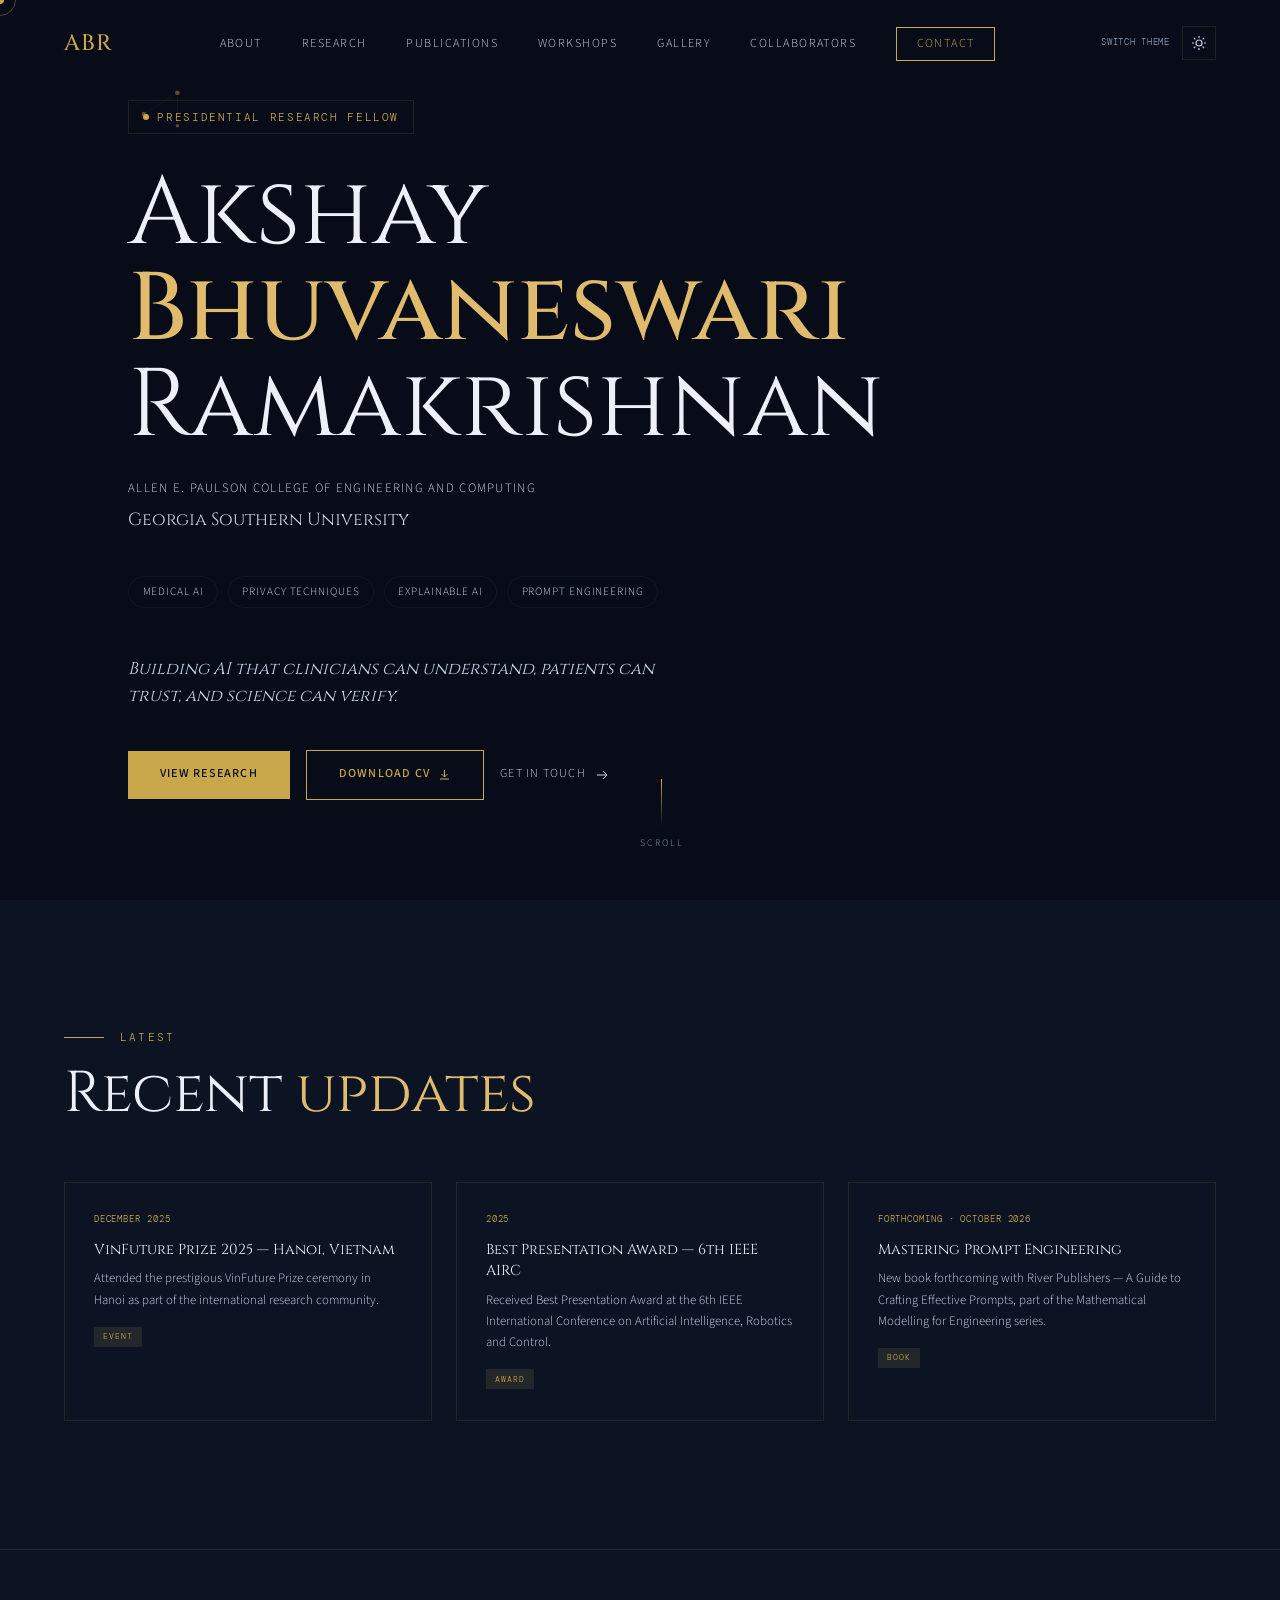
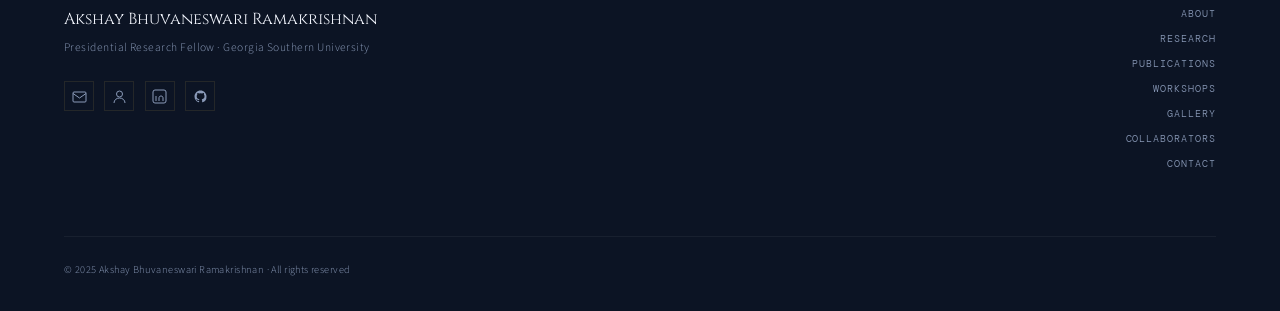
==== index.html @ 63e9c0a2 "Initial commit" ====
<!DOCTYPE html>
<html lang="en">
<head>
    <meta charset="UTF-8">
    <meta name="viewport" content="width=device-width, initial-scale=1.0">
    <meta name="description" content="Akshay Bhuvaneswari Ramakrishnan - Presidential Research Fellow at Georgia Southern University. Medical AI, Explainable AI, Privacy-Preserving ML.">
    <title>Akshay B. Ramakrishnan — Presidential Research Fellow</title>
    <link rel="preconnect" href="https://fonts.googleapis.com">
    <link rel="preconnect" href="https://fonts.gstatic.com" crossorigin>
    <link href="https://fonts.googleapis.com/css2?family=Cinzel:wght@400;500;600&family=Source+Sans+3:ital,wght@0,300;0,400;0,600;1,300;1,400&family=DM+Mono:wght@300;400&display=swap" rel="stylesheet">
    <link rel="stylesheet" href="css/styles.css">
    <link rel="icon" type="image/svg+xml" href="favicon.svg">
</head>
<body>

<div id="nav-root"></div>

<!-- Hero -->
<section id="hero">
    <canvas id="nc"></canvas>
    <div class="hc">
        <div class="badge">Presidential Research Fellow</div>
        <h1 class="hero-name">Akshay<br><em>Bhuvaneswari</em><br>Ramakrishnan</h1>
        <div class="hero-title">Allen E. Paulson College of Engineering and Computing</div>
        <div class="hero-inst">Georgia Southern University</div>
        <div class="hero-tags">
            <span class="htag">Medical AI</span>
            <span class="htag">Privacy Techniques</span>
            <span class="htag">Explainable AI</span>
            <span class="htag">Prompt Engineering</span>
        </div>
        <div class="hero-tagline">Building AI that clinicians can understand, patients can trust, and science can verify.</div>
        <div class="hero-btns">
            <a href="research.html" class="btn-p">View Research</a>
            <a href="cv.pdf" download class="btn-p" style="background:transparent;border:1px solid var(--gold);color:var(--gold)">Download CV <svg width="13" height="13" viewBox="0 0 13 13" fill="none"><path d="M6.5 2v7M6.5 9l-3-3M6.5 9l3-3M2 11h9" stroke="currentColor" stroke-width="1"/></svg></a>
            <a href="contact.html" class="btn-s">Get in Touch <svg width="16" height="16" viewBox="0 0 16 16" fill="none"><path d="M3 8H13M13 8L9 4M13 8L9 12" stroke="currentColor" stroke-width="1"/></svg></a>
        </div>
    </div>
    <div class="scroll-ind">
        <div class="scroll-line"></div>
        <span>Scroll</span>
    </div>
</section>

<!-- Recent Updates -->
<section id="recent">
    <div class="container">
        <div class="slabel reveal">Latest</div>
        <h2 class="stitle reveal">Recent <em>updates</em></h2>
        <div class="news-grid">
            <div class="news-card reveal">
                <div class="news-date">December 2025</div>
                <div class="news-h">VinFuture Prize 2025 — Hanoi, Vietnam</div>
                <div class="news-body">Attended the prestigious VinFuture Prize ceremony in Hanoi as part of the international research community.</div>
                <span class="news-tag">Event</span>
            </div>
            <div class="news-card reveal d1">
                <div class="news-date">2025</div>
                <div class="news-h">Best Presentation Award — 6th IEEE AIRC</div>
                <div class="news-body">Received Best Presentation Award at the 6th IEEE International Conference on Artificial Intelligence, Robotics and Control.</div>
                <span class="news-tag">Award</span>
            </div>
            <div class="news-card reveal d2">
                <div class="news-date">Forthcoming · October 2026</div>
                <div class="news-h">Mastering Prompt Engineering</div>
                <div class="news-body">New book forthcoming with River Publishers — A Guide to Crafting Effective Prompts, part of the Mathematical Modelling for Engineering series.</div>
                <span class="news-tag">Book</span>
            </div>
        </div>
    </div>
</section>

<script src="js/nav.js"></script>
<script src="js/footer.js"></script>
<script src="js/main.js"></script>
</body>
</html>
---- css/styles.css ----
:root {
    --bg: #070c18;
    --bg2: #0c1424;
    --gold: #c9a84c;
    --gold-l: #e0bb6e;
    --gold-d: rgba(201,168,76,0.12);
    --blue: #5aa3ff;
    --blue-d: rgba(90,163,255,0.1);
    --t1: #edf0f8;
    --t2: #c8d4e8;
    --t3: #8a9ab8;
    --border: rgba(201,168,76,0.13);
    --border2: rgba(255,255,255,0.05);
    --fd: 'Cinzel', Georgia, serif;
    --fb: 'Source Sans 3', system-ui, sans-serif;
    --fm: 'DM Mono', monospace;
    --ease: cubic-bezier(0.25,0.46,0.45,0.94);
}
/* Light mode overrides */
[data-theme="light"] {
    --bg: #f3f4f6;
    --bg2: #eaecef;
    --t1: #08111e;
    --t2: #1e2e45;
    --t3: #4a5c72;
    --gold: #7a5810;
    --gold-l: #5c4008;
    --gold-d: rgba(122,88,16,0.12);
    --border: rgba(122,88,16,0.25);
    --border2: rgba(0,0,0,0.1);
    --blue: #1a5fa8;
    --blue-d: rgba(26,95,168,0.1);
}
[data-theme="light"] body{cursor:auto;font-weight:400}
[data-theme="light"] .cur,[data-theme="light"] .cur-f{display:none}
[data-theme="light"] nav.scrolled{background:rgba(243,244,246,.95)}
[data-theme="light"] .mnav{background:var(--bg)}
[data-theme="light"] .photo-frame img{filter:none}
[data-theme="light"] .lb{background:rgba(0,0,0,.92)}
[data-theme="light"] .fg input,[data-theme="light"] .fg textarea{background:var(--bg2);color:var(--t1)}
[data-theme="light"] .about-text p,[data-theme="light"] .rp p,[data-theme="light"] .wcard p,[data-theme="light"] .collab-intro,[data-theme="light"] .ci h3{font-weight:400}
[data-theme="light"] .photo-tag{background:rgba(244,241,234,0.94);border-color:var(--border)}
[data-theme="light"] .photo-tag .pt-name{color:var(--t1)}

/* Theme toggle button */
.theme-toggle{
    width:34px;height:34px;display:flex;align-items:center;justify-content:center;
    background:none;border:1px solid var(--border);color:var(--t2);
    cursor:pointer;transition:border-color .2s,color .2s,background .2s;
    flex-shrink:0;
}
.theme-toggle:hover{border-color:var(--gold);color:var(--gold)}

*,*::before,*::after{box-sizing:border-box;margin:0;padding:0}
html{scroll-behavior:smooth}
body{background:var(--bg);color:var(--t1);font-family:var(--fb);font-weight:300;line-height:1.7;overflow-x:hidden;cursor:none}
a{color:inherit;text-decoration:none}
img{max-width:100%;display:block}
ul{list-style:none}

/* Cursor */
.cur{position:fixed;width:8px;height:8px;background:var(--gold);border-radius:50%;pointer-events:none;z-index:9999;transform:translate(-50%,-50%);transition:width .25s,height .25s}
.cur-f{position:fixed;width:32px;height:32px;border:1px solid rgba(201,168,76,.4);border-radius:50%;pointer-events:none;z-index:9998;transform:translate(-50%,-50%)}

/* Scroll bar */
.sprog{position:fixed;top:0;left:0;height:2px;background:linear-gradient(90deg,var(--gold),var(--blue));width:0;z-index:1000}

/* Nav */
nav{position:fixed;top:0;left:0;right:0;z-index:100;padding:1.5rem 4rem;display:flex;align-items:center;justify-content:space-between;transition:background .4s var(--ease),padding .4s var(--ease)}
nav.scrolled{background:rgba(7,12,24,.93);backdrop-filter:blur(20px);padding:1rem 4rem;border-bottom:1px solid var(--border)}
.nav-logo{font-family:var(--fd);font-size:1.4rem;font-weight:500;color:var(--gold);letter-spacing:.05em}
.nav-links{display:flex;gap:2.5rem;align-items:center}
.nav-links a{font-size:.76rem;letter-spacing:.12em;text-transform:uppercase;color:var(--t2);transition:color .2s;position:relative}
.nav-links a::after{content:'';position:absolute;bottom:-2px;left:0;width:0;height:1px;background:var(--gold);transition:width .4s var(--ease)}
.nav-links a:hover{color:var(--t1)}
.nav-links a:hover::after{width:100%}
.nav-links a.active{color:var(--t1)}
.nav-links a.active::after{width:100%}
.nav-cta{border:1px solid var(--gold)!important;padding:.45rem 1.2rem;color:var(--gold)!important}
.nav-cta::after{display:none!important}
.nav-cta:hover{background:var(--gold-d)!important}
.nav-cta.active{background:var(--gold-d)!important}
.hamburger{display:none;flex-direction:column;gap:5px;cursor:pointer}
.hamburger span{display:block;width:24px;height:1px;background:var(--t1);transition:transform .3s,opacity .3s}

/* Hero */
#hero{position:relative;height:100vh;min-height:680px;display:flex;align-items:center;overflow:hidden}
#nc{position:absolute;inset:0;opacity:.55}
.hc{position:relative;z-index:2;padding:0 4rem;max-width:880px}
.badge{display:inline-flex;align-items:center;gap:.5rem;font-family:var(--fm);font-size:.68rem;letter-spacing:.15em;text-transform:uppercase;color:var(--gold);border:1px solid var(--border);padding:.4rem .9rem;margin-bottom:2rem;opacity:0;animation:fu .8s .2s forwards}
.badge::before{content:'';width:6px;height:6px;background:var(--gold);border-radius:50%;animation:pulse 2s infinite}
.hero-name{font-family:var(--fd);font-size:clamp(3.2rem,7.5vw,6.5rem);font-weight:300;line-height:1.0;margin-bottom:1.5rem;opacity:0;animation:fu .8s .4s forwards}
.hero-name em{font-style:normal;color:var(--gold-l);font-weight:500}
.hero-title{font-size:.8rem;letter-spacing:.1em;text-transform:uppercase;color:var(--t2);margin-bottom:.4rem;opacity:0;animation:fu .8s .6s forwards}
.hero-inst{font-family:var(--fd);font-size:1.1rem;color:var(--t2);margin-bottom:2.5rem;opacity:0;animation:fu .8s .7s forwards}
.hero-tags{display:flex;flex-wrap:wrap;gap:.6rem;margin-bottom:3rem;opacity:0;animation:fu .8s .9s forwards}
.htag{font-size:.7rem;letter-spacing:.08em;text-transform:uppercase;padding:.35rem .85rem;border:1px solid var(--border2);color:var(--t2);border-radius:100px}
.hero-tagline{font-family:var(--fd);font-size:1.05rem;color:var(--t2);font-style:italic;margin-bottom:2.5rem;opacity:0;animation:fu .8s 1.0s forwards;max-width:560px;line-height:1.6}
.hero-btns{display:flex;gap:1rem;align-items:center;opacity:0;animation:fu .8s 1.1s forwards;flex-wrap:wrap}
.btn-p{display:inline-flex;align-items:center;gap:.5rem;background:var(--gold);color:var(--bg);padding:.85rem 2rem;font-size:.76rem;font-weight:500;letter-spacing:.1em;text-transform:uppercase;transition:background .2s,transform .2s;border:none;cursor:pointer}
.btn-p:hover{background:var(--gold-l);transform:translateY(-1px)}
.btn-s{font-size:.76rem;letter-spacing:.1em;text-transform:uppercase;color:var(--t2);display:flex;align-items:center;gap:.5rem;transition:color .2s}
.btn-s:hover{color:var(--t1)}
.btn-s svg{transition:transform .2s}
.btn-s:hover svg{transform:translateX(4px)}
.scroll-ind{position:absolute;bottom:3rem;left:50%;transform:translateX(-50%);display:flex;flex-direction:column;align-items:center;gap:.5rem;font-size:.62rem;letter-spacing:.2em;text-transform:uppercase;color:var(--t3);opacity:0;animation:fu .8s 1.5s forwards}
.scroll-line{width:1px;height:48px;background:linear-gradient(to bottom,var(--gold),transparent);animation:sl 2s ease-in-out infinite}

/* Page hero (inner pages — adds top padding for fixed nav) */
.page-hero{padding-top:10rem}

/* Sections */
section{padding:8rem 4rem}
.container{max-width:1200px;margin:0 auto}
.slabel{display:flex;align-items:center;gap:1rem;font-family:var(--fm);font-size:.68rem;letter-spacing:.2em;text-transform:uppercase;color:var(--gold);margin-bottom:1rem}
.slabel::before{content:'';width:40px;height:1px;background:var(--gold)}
h2.stitle{font-family:var(--fd);font-size:clamp(2.2rem,4.5vw,3.8rem);font-weight:300;line-height:1.1;margin-bottom:3.5rem}
h2.stitle em{font-style:normal;color:var(--gold-l)}

/* About */
#about{background:var(--bg2)}
.about-grid{display:grid;grid-template-columns:1fr 360px;gap:7rem;align-items:start}
.about-text p{color:var(--t2);margin-bottom:1.5rem;font-size:1.02rem;line-height:1.85}
.about-text p:first-of-type{font-family:var(--fd);font-size:1.35rem;color:var(--t1);line-height:1.65}
.stats{display:grid;grid-template-columns:1fr 1fr;gap:1px;background:var(--border);border:1px solid var(--border);margin-top:2.5rem}
.stat{background:var(--bg);padding:1.5rem}
.stat-n{font-family:var(--fd);font-size:2.4rem;font-weight:300;color:var(--gold);line-height:1;margin-bottom:.2rem}
.stat-l{font-size:.7rem;letter-spacing:.1em;text-transform:uppercase;color:var(--t3)}
.edu-list{display:flex;flex-direction:column;gap:1px;background:var(--border);border:1px solid var(--border);margin-top:1px}
.edu-item{background:var(--bg);padding:1.5rem 1.8rem;display:grid;grid-template-columns:auto 1fr;gap:1.2rem;align-items:center}
.edu-deg{font-family:var(--fm);font-size:.6rem;letter-spacing:.12em;text-transform:uppercase;color:var(--gold);white-space:nowrap}
.edu-school{font-family:var(--fd);font-size:1rem;font-weight:400}
.edu-sub{font-size:.75rem;color:var(--t2)}
.creds{display:flex;flex-wrap:wrap;gap:.5rem;margin-top:2rem}
.cred{font-size:.65rem;letter-spacing:.08em;text-transform:uppercase;padding:.3rem .75rem;border:1px solid var(--border2);color:var(--t3);border-radius:2px}
.photo-wrap{position:relative}
.photo-frame{position:relative;aspect-ratio:3/4;background:rgba(255,255,255,.02);border:1px solid var(--border);overflow:hidden}
.photo-frame img{width:100%;height:100%;object-fit:cover;object-position:center top;filter:grayscale(15%) contrast(1.05)}
.photo-ph{width:100%;height:100%;display:flex;flex-direction:column;align-items:center;justify-content:center;gap:1rem;color:var(--t3);font-size:.72rem;letter-spacing:.1em;text-transform:uppercase}
.photo-ph .ini{font-family:var(--fd);font-size:4rem;color:var(--gold);opacity:.25}
.photo-frame::before{content:'';position:absolute;inset:0;background:linear-gradient(to bottom,transparent 60%,var(--bg2));z-index:1}
.photo-acc{position:absolute;bottom:-1rem;right:-1rem;width:55%;height:55%;border:1px solid var(--border);z-index:-1}
.photo-tag{position:absolute;bottom:1.5rem;left:1.5rem;z-index:2;background:rgba(7,12,24,.88);backdrop-filter:blur(12px);border:1px solid var(--border);padding:.75rem 1rem}
.pt-title{font-family:var(--fm);font-size:.62rem;letter-spacing:.1em;text-transform:uppercase;color:var(--gold);margin-bottom:.2rem}
.pt-name{font-family:var(--fd);font-size:.95rem;font-weight:500}

/* Research */
.research-list{display:flex;flex-direction:column;gap:1px;background:var(--border);border:1px solid var(--border)}
.rp{background:var(--bg);padding:3.5rem;transition:background .4s var(--ease);position:relative;overflow:hidden}
.rp::before{content:'';position:absolute;top:0;left:0;width:0;height:2px;background:linear-gradient(90deg,var(--gold),var(--blue));transition:width .6s var(--ease)}
.rp:hover{background:var(--bg2)}
.rp:hover::before{width:100%}
.rp-header{display:flex;align-items:flex-start;justify-content:space-between;gap:2rem;margin-bottom:1.8rem;flex-wrap:wrap}
.rp-num{font-family:var(--fm);font-size:.65rem;letter-spacing:.18em;color:var(--t3)}
.rp-institutions{display:flex;flex-wrap:wrap;gap:.5rem}
.rp-inst{font-family:var(--fm);font-size:.62rem;letter-spacing:.08em;text-transform:uppercase;padding:.25rem .7rem;border:1px solid var(--border);color:var(--gold);background:var(--gold-d)}
.rp h3{font-family:var(--fd);font-size:clamp(1.5rem,2.5vw,2rem);font-weight:400;line-height:1.2;margin-bottom:1.4rem;max-width:820px}
.rp-body{display:grid;grid-template-columns:1fr 260px;gap:3rem;align-items:start}
.rp p{font-size:.92rem;color:var(--t2);line-height:1.9}
.rp-sidebar-label{font-family:var(--fm);font-size:.6rem;letter-spacing:.15em;text-transform:uppercase;color:var(--t3);margin-bottom:.75rem}
.rtags{display:flex;flex-wrap:wrap;gap:.4rem;margin-bottom:1.8rem}
.rtag{font-size:.62rem;letter-spacing:.06em;text-transform:uppercase;padding:.25rem .6rem;background:var(--blue-d);color:var(--blue);border-radius:2px}
.rp-status{font-family:var(--fm);font-size:.62rem;letter-spacing:.1em;color:var(--gold);padding:.4rem .8rem;border:1px solid var(--border);display:inline-block}
@media(max-width:900px){.rp-body{grid-template-columns:1fr}.rp-sidebar{display:flex;flex-wrap:wrap;gap:1.5rem}}

/* Publications */
#publications{background:var(--bg2)}
.pub-tabs{display:flex;gap:0;margin-bottom:3rem;border-bottom:1px solid var(--border2)}
.pub-tab{font-family:var(--fm);font-size:.7rem;letter-spacing:.14em;text-transform:uppercase;color:var(--t3);padding:.75rem 1.8rem;cursor:pointer;border-bottom:2px solid transparent;margin-bottom:-1px;transition:color .2s,border-color .2s}
.pub-tab:hover{color:var(--t2)}
.pub-tab.active{color:var(--gold);border-bottom-color:var(--gold)}
.pub-panel{display:none}
.pub-panel.active{display:block}
.pub-item{display:grid;grid-template-columns:80px 1fr auto;gap:2rem;align-items:start;padding:2.2rem 0;border-bottom:1px solid var(--border2);transition:padding .4s var(--ease)}
.pub-item:first-child{border-top:1px solid var(--border2)}
.pub-item:hover{padding-left:1rem}
.pub-yr{font-family:var(--fm);font-size:.72rem;color:var(--gold);padding-top:.3rem}
.pub-h{font-family:var(--fd);font-size:1.15rem;font-weight:400;margin-bottom:.35rem;line-height:1.3}
.pub-auth{font-size:.8rem;color:var(--t2);margin-bottom:.25rem}
.pub-venue{font-size:.75rem;color:var(--t3);font-style:italic}
.pub-type{font-size:.62rem;letter-spacing:.08em;text-transform:uppercase;padding:.22rem .55rem;border:1px solid var(--border);color:var(--t3);white-space:nowrap;align-self:start;margin-top:.3rem}

/* Books */
#books{background:var(--bg)}
.books-grid{display:grid;grid-template-columns:repeat(2,1fr);gap:1px;background:var(--border);border:1px solid var(--border)}
.book-card{background:var(--bg);padding:3rem;display:grid;grid-template-columns:160px 1fr;gap:2.5rem;transition:background .4s var(--ease);position:relative;overflow:hidden}
.book-card::before{content:'';position:absolute;top:0;left:0;width:0;height:2px;background:linear-gradient(90deg,var(--gold),var(--blue));transition:width .5s var(--ease)}
.book-card:hover{background:var(--bg2)}
.book-card:hover::before{width:100%}
.book-cover{width:160px;flex-shrink:0;border:1px solid var(--border);overflow:hidden;box-shadow:0 8px 32px rgba(0,0,0,.4);transition:transform .4s var(--ease)}
.book-card:hover .book-cover{transform:translateY(-4px) rotate(-1deg)}
.book-cover img{width:100%;display:block}
.book-status{font-family:var(--fm);font-size:.62rem;letter-spacing:.12em;text-transform:uppercase;margin-bottom:.75rem}
.book-status.published{color:var(--blue)}
.book-status.forthcoming{color:var(--gold)}
.book-info h3{font-family:var(--fd);font-size:1.45rem;font-weight:400;line-height:1.2;margin-bottom:.6rem}
.book-info .book-sub{font-size:.82rem;color:var(--t2);margin-bottom:1rem;font-style:italic}
.book-meta{display:flex;flex-direction:column;gap:.3rem;margin-bottom:1.2rem}
.book-meta-row{font-size:.75rem;color:var(--t3);display:flex;gap:.5rem}
.book-meta-row strong{color:var(--t2);font-weight:400}
.book-authors{font-size:.78rem;color:var(--t2);line-height:1.6}
.book-authors em{color:var(--gold);font-style:normal}
@media(max-width:768px){.books-grid{grid-template-columns:1fr}}

/* Workshops */
.wcards{display:flex;flex-direction:column;gap:1px;background:var(--border);border:1px solid var(--border)}
.wcard{background:var(--bg);display:grid;grid-template-columns:360px 1fr;transition:background .4s var(--ease);position:relative;overflow:hidden}
.wcard::before{content:'';position:absolute;top:0;left:0;width:0;height:2px;background:linear-gradient(90deg,var(--gold),var(--blue));transition:width .5s var(--ease);z-index:1}
.wcard:hover{background:var(--bg2)}
.wcard:hover::before{width:100%}
.wcard-gallery{width:360px;height:260px;position:relative;flex-shrink:0;overflow:hidden;background:var(--bg2);cursor:pointer}
.wcard-gallery img{position:absolute;inset:0;width:100%;height:100%;object-fit:cover;object-position:center;opacity:0;transition:opacity .4s ease;pointer-events:none}
.wcard-gallery img.active{opacity:1}
.wcard-gallery-ph{width:100%;height:100%;display:flex;flex-direction:column;align-items:center;justify-content:center;gap:.6rem;font-family:var(--fm);font-size:.6rem;letter-spacing:.1em;text-transform:uppercase;color:var(--t3)}
.gallery-nav{position:absolute;inset:0;display:flex;align-items:center;justify-content:space-between;padding:0 .6rem;opacity:0;transition:opacity .3s;z-index:2}
.wcard-gallery:hover .gallery-nav{opacity:1}
.gallery-btn{width:34px;height:34px;background:rgba(7,12,24,.75);border:1px solid var(--border);display:flex;align-items:center;justify-content:center;cursor:pointer;color:var(--t1);transition:background .2s,border-color .2s;flex-shrink:0}
.gallery-btn:hover{background:rgba(201,168,76,.15);border-color:var(--gold);color:var(--gold)}
.gallery-counter{position:absolute;bottom:.6rem;right:.8rem;font-family:var(--fm);font-size:.58rem;letter-spacing:.1em;color:var(--t1);background:rgba(7,12,24,.7);padding:.2rem .5rem;z-index:2}
.gallery-expand{position:absolute;bottom:.6rem;left:.8rem;font-family:var(--fm);font-size:.58rem;letter-spacing:.08em;text-transform:uppercase;color:var(--t2);background:rgba(7,12,24,.7);padding:.2rem .5rem;z-index:2;cursor:pointer;transition:color .2s}
.gallery-expand:hover{color:var(--gold)}
.wcard-content{padding:2.5rem 3rem;display:flex;flex-direction:column;justify-content:center}
.wcard-yr{font-family:var(--fm);font-size:.65rem;letter-spacing:.12em;color:var(--gold);margin-bottom:.55rem}
.wcard h3{font-family:var(--fd);font-size:1.45rem;font-weight:400;line-height:1.2;margin-bottom:.45rem}
.wcard-venue{font-size:.8rem;color:var(--t2);margin-bottom:1rem;font-style:italic}
.wcard p{font-size:.88rem;color:var(--t2);line-height:1.88;margin-bottom:1.2rem}
.wcard-role{display:inline-block;font-size:.62rem;letter-spacing:.08em;text-transform:uppercase;padding:.25rem .65rem;background:var(--gold-d);color:var(--gold);width:fit-content}
@media(max-width:900px){.wcard{grid-template-columns:1fr}.wcard-gallery{width:100%;height:220px}.wcard-content{padding:1.8rem 1.5rem}}

/* Lightbox */
.lb{display:none;position:fixed;inset:0;background:rgba(0,0,0,.95);z-index:9000;align-items:center;justify-content:center}
.lb.open{display:flex}
.lb-img{max-width:88vw;max-height:88vh;object-fit:contain;box-shadow:0 20px 80px rgba(0,0,0,.6);display:block}
.lb-close{position:absolute;top:1.5rem;right:2rem;font-size:1.6rem;color:var(--t2);cursor:pointer;line-height:1;transition:color .2s}
.lb-close:hover{color:var(--t1)}
.lb-prev,.lb-next{position:absolute;top:50%;transform:translateY(-50%);width:48px;height:48px;background:rgba(255,255,255,.06);border:1px solid rgba(255,255,255,.1);display:flex;align-items:center;justify-content:center;cursor:pointer;color:var(--t1);transition:background .2s;font-size:1.2rem}
.lb-prev{left:1.5rem}
.lb-next{right:1.5rem}
.lb-prev:hover,.lb-next:hover{background:rgba(201,168,76,.15);border-color:var(--gold);color:var(--gold)}
.lb-counter{position:absolute;bottom:1.5rem;left:50%;transform:translateX(-50%);font-family:var(--fm);font-size:.65rem;letter-spacing:.12em;color:var(--t3)}

/* Gallery */
#gallery{background:var(--bg2)}
.gallery-grid{display:grid;grid-template-columns:repeat(3,1fr);gap:1px;background:var(--border)}
.gi{position:relative;aspect-ratio:4/3;background:rgba(255,255,255,.02);overflow:hidden;cursor:pointer}
.gi:first-child{grid-column:span 2;aspect-ratio:16/9}
.gi img{width:100%;height:100%;object-fit:cover;transition:transform .6s var(--ease)}
.gi:hover img{transform:scale(1.04)}
.gi-ph{width:100%;height:100%;display:flex;align-items:center;justify-content:center;font-size:.68rem;letter-spacing:.1em;text-transform:uppercase;color:var(--t3);transition:all .4s var(--ease)}
.gi:hover .gi-ph{color:var(--gold);background:var(--gold-d)}
.gi-ov{position:absolute;inset:0;background:rgba(7,12,24,.82);display:flex;align-items:center;justify-content:center;opacity:0;transition:opacity .4s var(--ease)}
.gi:hover .gi-ov{opacity:1}
.gi-ov span{font-size:.72rem;letter-spacing:.1em;text-transform:uppercase}

/* Collaborators */
.collab-intro{max-width:580px;font-size:.98rem;color:var(--t2);margin-bottom:3.5rem;line-height:1.85}
.cg{display:grid;grid-template-columns:repeat(4,1fr);gap:1px;background:var(--border);border:1px solid var(--border)}
.cc{background:var(--bg);padding:1.8rem;display:flex;flex-direction:column;align-items:center;justify-content:center;gap:.6rem;text-align:center;transition:background .4s var(--ease);min-height:130px}
.cc:hover{background:var(--bg2)}
.cc-i{font-family:var(--fd);font-size:1.8rem;font-weight:300;color:var(--gold);opacity:.45}
.cc-n{font-size:.75rem;color:var(--t2);letter-spacing:.03em}

/* Contact */
#contact{background:var(--bg2)}
.contact-grid{display:grid;grid-template-columns:1fr 1fr;gap:7rem;align-items:start}
.ci h3{font-family:var(--fd);font-size:1.1rem;font-weight:400;color:var(--t2);margin-bottom:2rem;line-height:1.7}
.cl{display:flex;flex-direction:column;gap:1rem}
.clink{display:flex;align-items:center;gap:1rem;font-size:.83rem;color:var(--t2);transition:color .2s}
.clink:hover{color:var(--gold)}
.clink-i{width:36px;height:36px;border:1px solid var(--border);display:flex;align-items:center;justify-content:center;flex-shrink:0}
.cf{display:flex;flex-direction:column;gap:1.4rem}
.fg{display:flex;flex-direction:column;gap:.45rem}
.fg label{font-size:.68rem;letter-spacing:.12em;text-transform:uppercase;color:var(--t3)}
.fg input,.fg textarea{background:var(--bg);border:1px solid var(--border2);color:var(--t1);padding:.82rem 1rem;font-family:var(--fb);font-size:.88rem;font-weight:300;outline:none;transition:border-color .2s;resize:none;width:100%}
.fg input:focus,.fg textarea:focus{border-color:var(--gold)}
.fg input::placeholder,.fg textarea::placeholder{color:var(--t3)}
.fg textarea{min-height:130px}

/* Footer */
footer{padding:3.5rem 4rem 2rem;border-top:1px solid var(--border);display:grid;grid-template-columns:1fr auto;gap:4rem;align-items:start;background:var(--bg2)}
.fn{font-family:var(--fd);font-size:1rem;color:var(--t1);margin-bottom:.3rem}
.fc{font-size:.72rem;color:var(--t3);letter-spacing:.04em;margin-bottom:1.5rem}
.f-socials{display:flex;gap:.65rem}
.f-soc{width:30px;height:30px;border:1px solid var(--border);display:flex;align-items:center;justify-content:center;color:var(--t3);transition:color .2s,border-color .2s}
.f-soc:hover{color:var(--gold);border-color:var(--gold)}
.f-nav{display:flex;flex-direction:column;gap:.55rem;text-align:right}
.f-nav a{font-family:var(--fm);font-size:.6rem;letter-spacing:.1em;text-transform:uppercase;color:var(--t3);transition:color .2s}
.f-nav a:hover{color:var(--gold)}
.f-copy{grid-column:1/-1;border-top:1px solid var(--border2);padding-top:1.5rem;font-size:.65rem;color:var(--t3);letter-spacing:.04em}

/* Certificates */
.cert-grid{display:grid;grid-template-columns:repeat(3,1fr);gap:1.5rem;margin-top:2rem}
.cert-card{border:1px solid var(--border);background:var(--bg);cursor:pointer;transition:border-color .3s,background .3s}
.cert-card:hover{border-color:var(--gold);background:var(--bg2)}
.cert-img-wrap{position:relative;aspect-ratio:4/3;overflow:hidden;background:var(--bg2)}
.cert-img-wrap img{width:100%;height:100%;object-fit:cover;transition:transform .5s var(--ease)}
.cert-card:hover .cert-img-wrap img{transform:scale(1.04)}
.cert-overlay{position:absolute;inset:0;background:rgba(7,12,24,.7);display:flex;align-items:center;justify-content:center;opacity:0;transition:opacity .3s var(--ease)}
.cert-card:hover .cert-overlay{opacity:1}
.cert-overlay span{font-family:var(--fm);font-size:.6rem;letter-spacing:.12em;text-transform:uppercase;color:var(--gold);border:1px solid var(--gold);padding:.4rem .9rem}
.cert-label{display:flex;align-items:center;gap:.75rem;padding:.9rem 1rem}
.cert-dot{width:6px;height:6px;background:var(--gold);border-radius:50%;flex-shrink:0}
.cert-name{font-family:var(--fm);font-size:.62rem;letter-spacing:.06em;text-transform:uppercase;color:var(--t1);margin-bottom:.15rem}
.cert-yr{font-size:.7rem;color:var(--t3)}
.cert-missing{background:var(--bg2);display:flex;align-items:center;justify-content:center}
.cert-missing::after{content:'Image pending';font-family:var(--fm);font-size:.58rem;letter-spacing:.1em;text-transform:uppercase;color:var(--t3)}
@media(max-width:768px){.cert-grid{grid-template-columns:repeat(2,1fr)}}
@media(max-width:480px){.cert-grid{grid-template-columns:1fr}}

/* Awards & Recognition */
.aw-title{font-family:var(--fd);font-size:clamp(1.4rem,2vw,1.9rem);font-weight:300;color:var(--t1);margin-bottom:2rem;line-height:1.2}
.aw-title em{font-style:normal;color:var(--gold-l)}
.aw-list{display:flex;flex-direction:column;gap:1px;background:var(--border);border:1px solid var(--border)}
.aw-item{background:var(--bg);padding:1.4rem 2rem;display:grid;grid-template-columns:52px 1fr auto;gap:1.5rem;align-items:start;transition:background .3s}
.aw-item:hover{background:var(--bg2)}
.aw-yr{font-family:var(--fm);font-size:.6rem;letter-spacing:.1em;color:var(--gold);padding-top:.15rem}
.aw-name{font-size:.9rem;color:var(--t1);font-weight:400;margin-bottom:.25rem;line-height:1.4}
.aw-venue{font-size:.78rem;color:var(--t2);line-height:1.5}
.aw-badge{font-family:var(--fm);font-size:.5rem;letter-spacing:.1em;text-transform:uppercase;padding:.2rem .65rem;border:1px solid var(--border);color:var(--gold);white-space:nowrap;height:fit-content;margin-top:.1rem}

/* Industry recognitions */
.rec-chips{display:flex;flex-wrap:wrap;gap:.65rem;margin-top:1.5rem;margin-bottom:1rem}
.rec-chip{display:inline-flex;align-items:center;gap:.6rem;padding:.5rem 1rem;border:1px solid var(--border)}
.rec-chip-dot{width:5px;height:5px;background:var(--gold);border-radius:50%;flex-shrink:0}
.rec-chip-text{font-family:var(--fm);font-size:.58rem;letter-spacing:.08em;text-transform:uppercase;color:var(--t2)}

/* Recent / News */
#recent{background:var(--bg2)}
.news-grid{display:grid;grid-template-columns:repeat(3,1fr);gap:1.5rem;margin-top:2.5rem}
.news-card{border:1px solid var(--border);padding:1.8rem;transition:background .3s}
.news-card:hover{background:var(--bg)}
.news-date{font-family:var(--fm);font-size:.56rem;letter-spacing:.1em;text-transform:uppercase;color:var(--gold);margin-bottom:.75rem}
.news-h{font-family:var(--fd);font-size:.9rem;color:var(--t1);line-height:1.5;margin-bottom:.5rem}
.news-body{font-size:.8rem;color:var(--t2);line-height:1.65}
.news-tag{font-family:var(--fm);font-size:.5rem;letter-spacing:.1em;text-transform:uppercase;padding:.2rem .6rem;background:var(--gold-d);color:var(--gold);display:inline-block;margin-top:1rem}

/* Animations */
@keyframes fu{from{opacity:0;transform:translateY(20px)}to{opacity:1;transform:translateY(0)}}
@keyframes pulse{0%,100%{opacity:1}50%{opacity:.35}}
@keyframes sl{0%{opacity:0;transform:scaleY(0);transform-origin:top}50%{opacity:1;transform:scaleY(1)}100%{opacity:0;transform:scaleY(0);transform-origin:bottom}}

.reveal{opacity:0;transform:translateY(28px);transition:opacity .8s var(--ease),transform .8s var(--ease)}
.reveal.visible{opacity:1;transform:translateY(0)}
.d1{transition-delay:.1s}.d2{transition-delay:.2s}.d3{transition-delay:.3s}.d4{transition-delay:.4s}

/* Responsive */
@media(max-width:1024px){
    .about-grid{grid-template-columns:1fr;gap:4rem}
    .photo-wrap{max-width:380px}
    .cg{grid-template-columns:repeat(2,1fr)}
    .contact-grid{grid-template-columns:1fr;gap:4rem}
}
@media(max-width:768px){
    nav{padding:1.25rem 1.5rem}
    nav.scrolled{padding:1rem 1.5rem}
    .nav-links{display:none}
    .hamburger{display:flex}
    section{padding:5rem 1.5rem}
    .hc{padding:0 1.5rem}
    .gallery-grid{grid-template-columns:1fr 1fr}
    .gi:first-child{grid-column:span 2}
    footer{padding:2rem 1.5rem;grid-template-columns:1fr;gap:2rem}
    .f-nav{text-align:left}
    .f-copy{padding-top:1rem}
    .pub-item{grid-template-columns:60px 1fr}
    .pub-type{display:none}
    body{cursor:auto}
    .cur,.cur-f{display:none}
    .page-hero{padding-top:7rem}
    .news-grid{grid-template-columns:1fr}
    .aw-item{grid-template-columns:44px 1fr}
    .aw-badge{display:none}
    #theme-hint{display:none}
}
@media(max-width:480px){
    .gallery-grid{grid-template-columns:1fr}
    .gi:first-child{grid-column:span 1}
    .cg{grid-template-columns:repeat(2,1fr)}
    .stats{grid-template-columns:1fr 1fr}
    .book-card{grid-template-columns:1fr}
    .book-cover{width:120px}
}

/* Mobile nav */
.mnav{display:none;position:fixed;inset:0;background:var(--bg);z-index:99;flex-direction:column;align-items:center;justify-content:center;gap:2rem}
.mnav.open{display:flex}
.mnav a{font-family:var(--fd);font-size:2rem;font-weight:300;color:var(--t2);transition:color .2s}
.mnav a:hover{color:var(--gold)}
.mnav-x{position:absolute;top:1.5rem;right:1.5rem;font-size:1.4rem;cursor:pointer;color:var(--t2)}
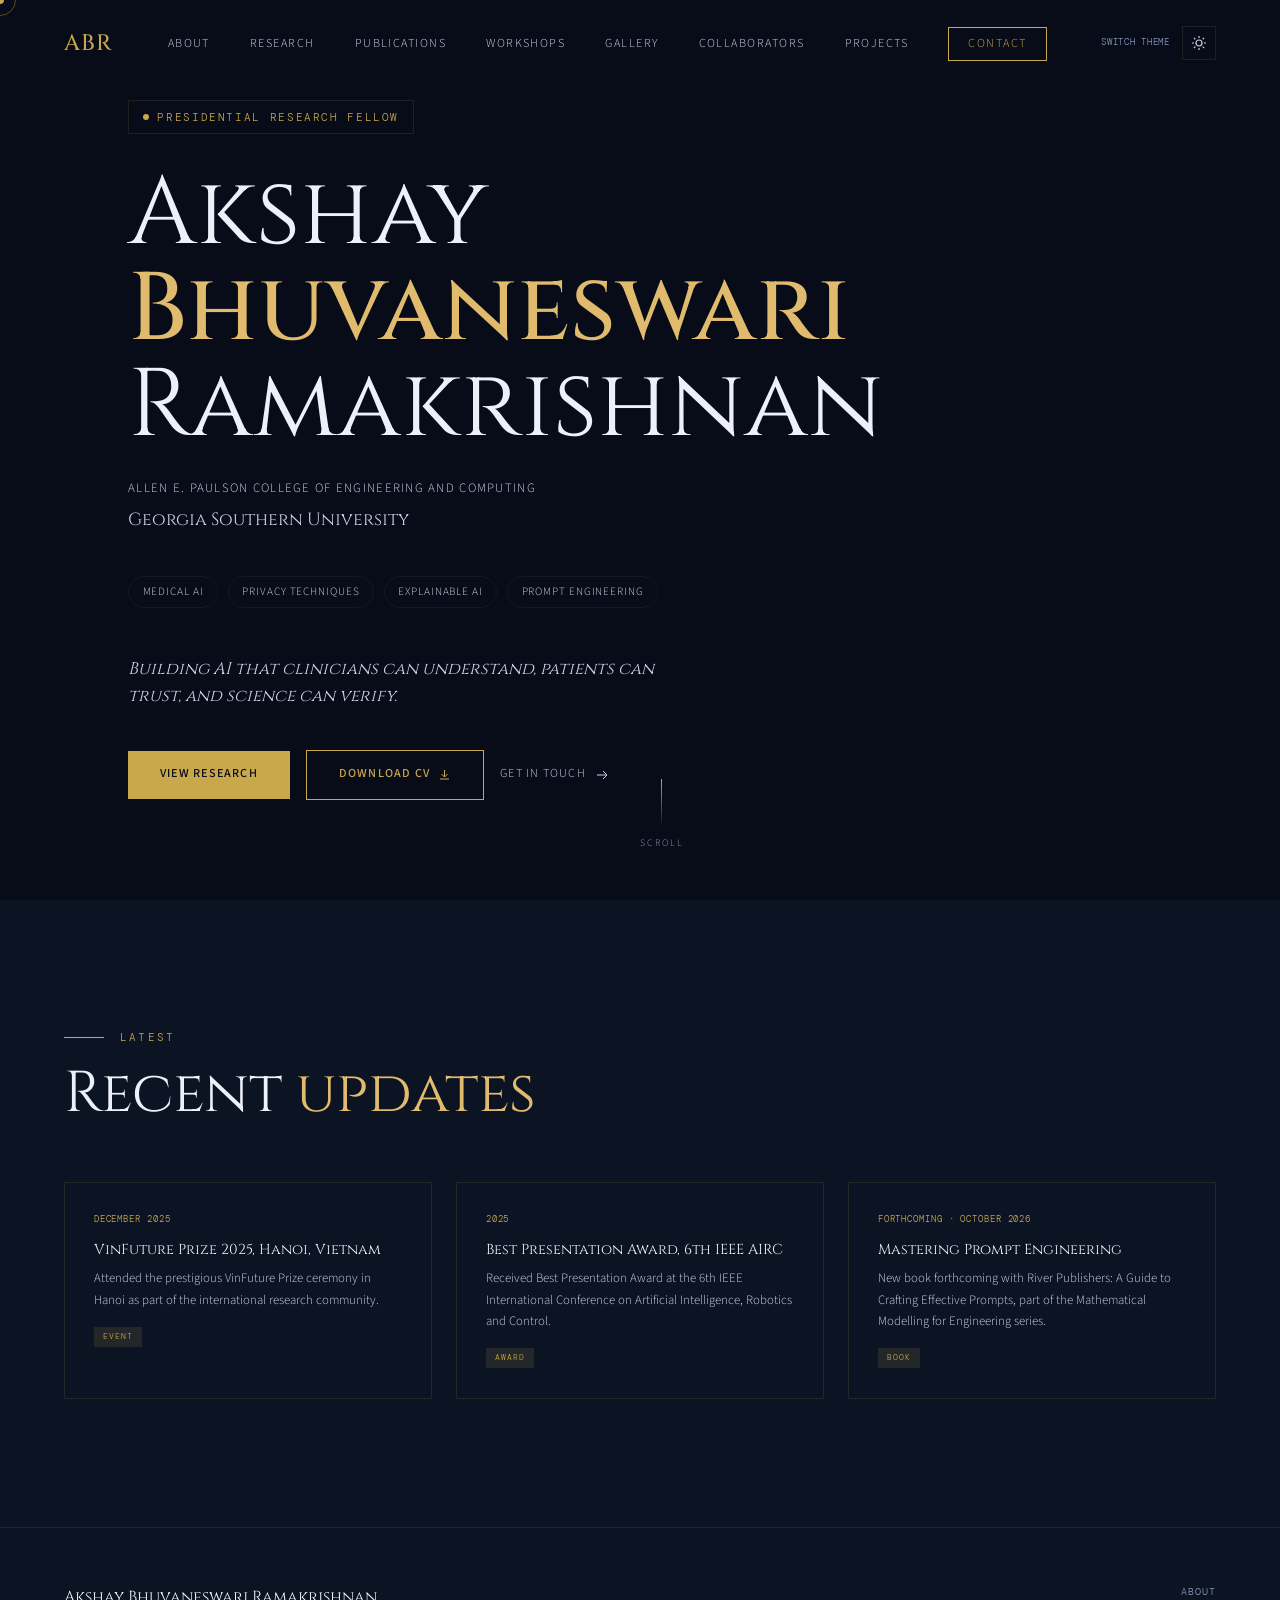
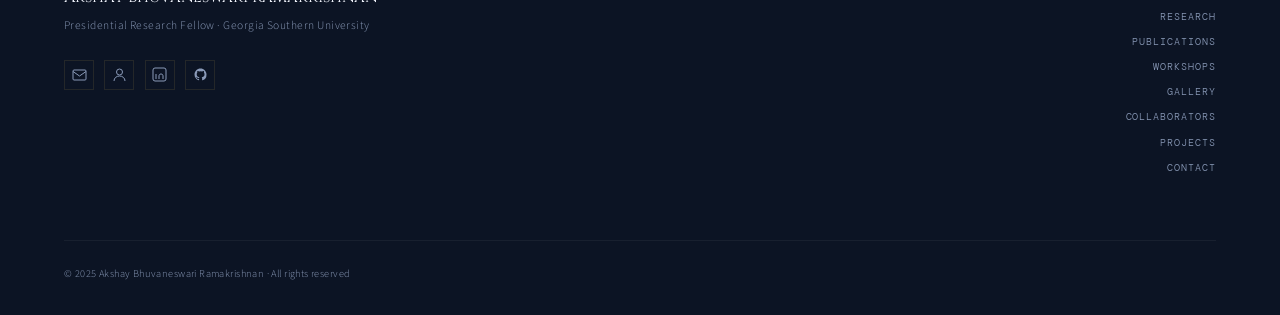
==== commit c4a779d2: "cleanup" ====
--- a/index.html
+++ b/index.html
@@ -4,7 +4,7 @@
     <meta charset="UTF-8">
     <meta name="viewport" content="width=device-width, initial-scale=1.0">
     <meta name="description" content="Akshay Bhuvaneswari Ramakrishnan - Presidential Research Fellow at Georgia Southern University. Medical AI, Explainable AI, Privacy-Preserving ML.">
-    <title>Akshay B. Ramakrishnan — Presidential Research Fellow</title>
+    <title>Akshay B. Ramakrishnan | Presidential Research Fellow</title>
     <link rel="preconnect" href="https://fonts.googleapis.com">
     <link rel="preconnect" href="https://fonts.gstatic.com" crossorigin>
     <link href="https://fonts.googleapis.com/css2?family=Cinzel:wght@400;500;600&family=Source+Sans+3:ital,wght@0,300;0,400;0,600;1,300;1,400&family=DM+Mono:wght@300;400&display=swap" rel="stylesheet">
@@ -50,20 +50,20 @@
         <div class="news-grid">
             <div class="news-card reveal">
                 <div class="news-date">December 2025</div>
-                <div class="news-h">VinFuture Prize 2025 — Hanoi, Vietnam</div>
+                <div class="news-h">VinFuture Prize 2025, Hanoi, Vietnam</div>
                 <div class="news-body">Attended the prestigious VinFuture Prize ceremony in Hanoi as part of the international research community.</div>
                 <span class="news-tag">Event</span>
             </div>
             <div class="news-card reveal d1">
                 <div class="news-date">2025</div>
-                <div class="news-h">Best Presentation Award — 6th IEEE AIRC</div>
+                <div class="news-h">Best Presentation Award, 6th IEEE AIRC</div>
                 <div class="news-body">Received Best Presentation Award at the 6th IEEE International Conference on Artificial Intelligence, Robotics and Control.</div>
                 <span class="news-tag">Award</span>
             </div>
             <div class="news-card reveal d2">
                 <div class="news-date">Forthcoming · October 2026</div>
                 <div class="news-h">Mastering Prompt Engineering</div>
-                <div class="news-body">New book forthcoming with River Publishers — A Guide to Crafting Effective Prompts, part of the Mathematical Modelling for Engineering series.</div>
+                <div class="news-body">New book forthcoming with River Publishers: A Guide to Crafting Effective Prompts, part of the Mathematical Modelling for Engineering series.</div>
                 <span class="news-tag">Book</span>
             </div>
         </div>
